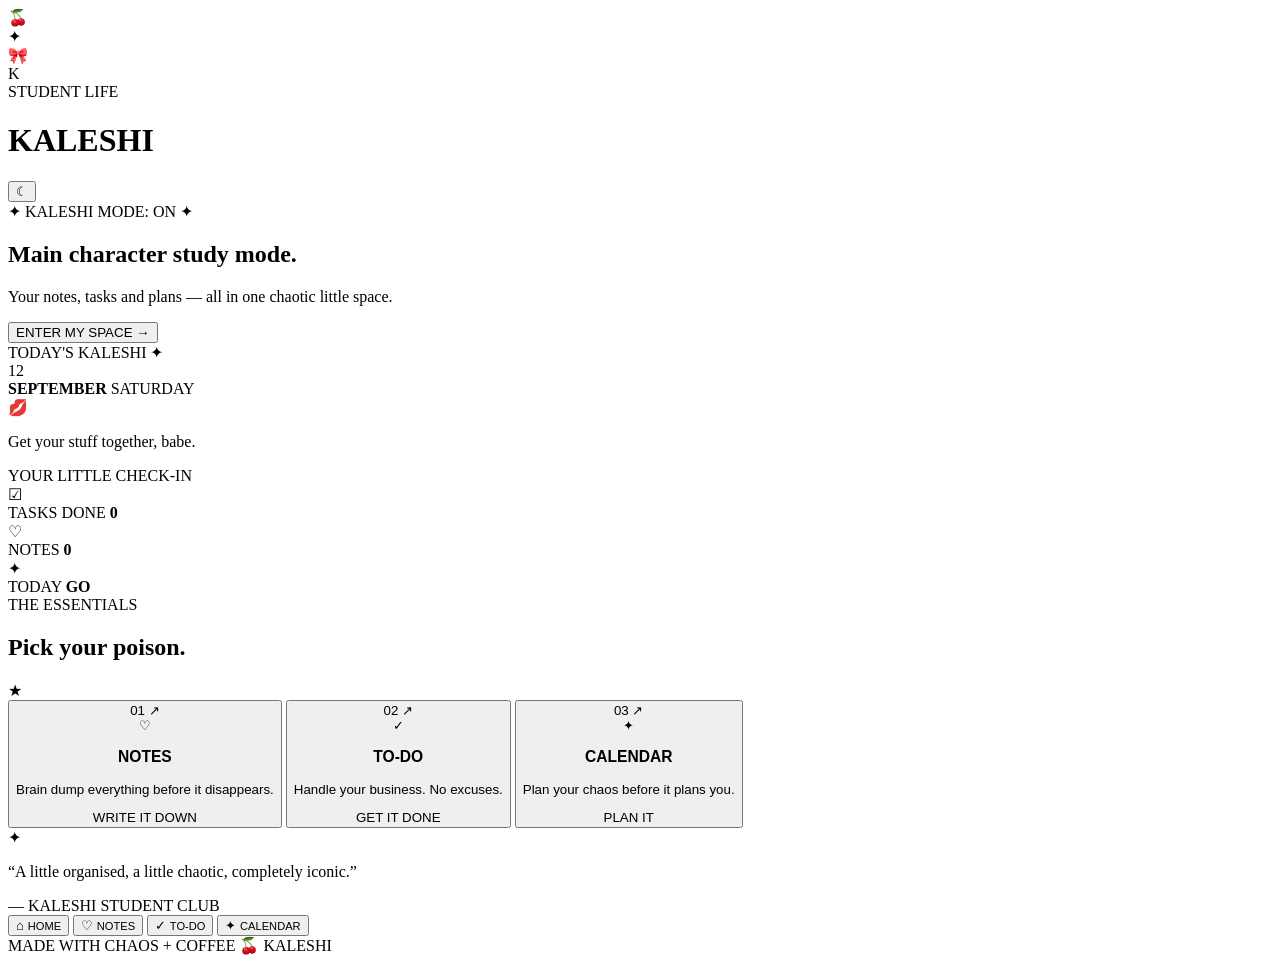
==== index.html @ f7fe7149 "Create index.html" ====
<!DOCTYPE html>
<html lang="en">
<head>
    <meta charset="UTF-8">

    <meta
        name="viewport"
        content="width=device-width, initial-scale=1.0"
    >

    <meta
        name="theme-color"
        content="#16070d"
    >

    <meta
        name="description"
        content="KALESHI — a bold student life dashboard"
    >

    <title>KALESHI — Student Dashboard</title>

    <link
        rel="stylesheet"
        href="style.css"
    >
</head>

<body>

    <!-- ============================= -->
    <!-- BACKGROUND DECORATIONS -->
    <!-- ============================= -->

    <div class="background-decor decor-one"></div>
    <div class="background-decor decor-two"></div>

    <div class="sticker sticker-cherry">🍒</div>
    <div class="sticker sticker-star">✦</div>
    <div class="sticker sticker-bow">🎀</div>


    <!-- ============================= -->
    <!-- MAIN APP -->
    <!-- ============================= -->

    <div class="app-shell">


        <!-- ============================= -->
        <!-- TOP BAR -->
        <!-- ============================= -->

        <header class="topbar">

            <div class="brand">

                <div class="brand-mark">
                    K
                </div>

                <div class="brand-text">

                    <span class="brand-small">
                        STUDENT LIFE
                    </span>

                    <h1>
                        KALESHI
                    </h1>

                </div>

            </div>


            <button
                class="theme-button"
                id="themeButton"
                type="button"
                aria-label="Toggle dark mode"
            >
                ☾
            </button>

        </header>



        <!-- ============================= -->
        <!-- HERO -->
        <!-- ============================= -->

        <main>

            <section class="hero-section">

                <div class="hero-copy">

                    <div class="mini-label">
                        ✦ KALESHI MODE: ON ✦
                    </div>

                    <h2>
                        Main character
                        <span>study mode.</span>
                    </h2>

                    <p>
                        Your notes, tasks and plans —
                        all in one chaotic little space.
                    </p>

                    <button
                        class="hero-button"
                        type="button"
                        onclick="scrollToTools()"
                    >
                        ENTER MY SPACE
                        <span>→</span>
                    </button>

                </div>


                <!-- HERO CARD -->

                <div class="hero-card">

                    <div class="hero-card-top">

                        <span>
                            TODAY'S KALESHI
                        </span>

                        <span class="sparkle">
                            ✦
                        </span>

                    </div>


                    <div class="hero-date">

                        <div
                            class="date-number"
                            id="heroDay"
                        >
                            12
                        </div>

                        <div class="date-info">

                            <strong id="heroMonth">
                                SEPTEMBER
                            </strong>

                            <span id="heroWeekday">
                                SATURDAY
                            </span>

                        </div>

                    </div>


                    <div class="hero-divider"></div>


                    <div class="hero-message">

                        <span class="lip-sticker">
                            💋
                        </span>

                        <p>
                            Get your stuff together,
                            babe.
                        </p>

                    </div>

                </div>

            </section>



            <!-- ============================= -->
            <!-- QUICK STATS -->
            <!-- ============================= -->

            <section class="stats-section">

                <div class="section-label">
                    YOUR LITTLE CHECK-IN
                </div>


                <div class="stats-grid">


                    <div class="stat-card">

                        <div class="stat-icon">
                            ☑
                        </div>

                        <div class="stat-info">

                            <span>
                                TASKS DONE
                            </span>

                            <strong id="taskCount">
                                0
                            </strong>

                        </div>

                    </div>


                    <div class="stat-card">

                        <div class="stat-icon">
                            ♡
                        </div>

                        <div class="stat-info">

                            <span>
                                NOTES
                            </span>

                            <strong id="noteCount">
                                0
                            </strong>

                        </div>

                    </div>


                    <div class="stat-card">

                        <div class="stat-icon">
                            ✦
                        </div>

                        <div class="stat-info">

                            <span>
                                TODAY
                            </span>

                            <strong>
                                GO
                            </strong>

                        </div>

                    </div>

                </div>

            </section>



            <!-- ============================= -->
            <!-- TOOLS -->
            <!-- ============================= -->

            <section
                class="tools-section"
                id="tools"
            >

                <div class="tools-heading">

                    <div>

                        <div class="section-label">
                            THE ESSENTIALS
                        </div>

                        <h2>
                            Pick your poison.
                        </h2>

                    </div>

                    <div class="chrome-star">
                        ★
                    </div>

                </div>



                <div class="tools-grid">


                    <!-- NOTES -->

                    <button
                        class="tool-card notes-card"
                        type="button"
                        onclick="openTool('notes')"
                    >

                        <div class="tool-card-header">

                            <span class="tool-number">
                                01
                            </span>

                            <span class="tool-arrow">
                                ↗
                            </span>

                        </div>


                        <div class="tool-icon-large">
                            ♡
                        </div>


                        <h3>
                            NOTES
                        </h3>

                        <p>
                            Brain dump everything
                            before it disappears.
                        </p>


                        <div class="tool-sticker">
                            WRITE IT DOWN
                        </div>

                    </button>



                    <!-- TODO -->

                    <button
                        class="tool-card todo-card"
                        type="button"
                        onclick="openTool('todo')"
                    >

                        <div class="tool-card-header">

                            <span class="tool-number">
                                02
                            </span>

                            <span class="tool-arrow">
                                ↗
                            </span>

                        </div>


                        <div class="tool-icon-large">
                            ✓
                        </div>


                        <h3>
                            TO-DO
                        </h3>

                        <p>
                            Handle your business.
                            No excuses.
                        </p>


                        <div class="tool-sticker">
                            GET IT DONE
                        </div>

                    </button>



                    <!-- CALENDAR -->

                    <button
                        class="tool-card calendar-card"
                        type="button"
                        onclick="openTool('calendar')"
                    >

                        <div class="tool-card-header">

                            <span class="tool-number">
                                03
                            </span>

                            <span class="tool-arrow">
                                ↗
                            </span>

                        </div>


                        <div class="tool-icon-large">
                            ✦
                        </div>


                        <h3>
                            CALENDAR
                        </h3>

                        <p>
                            Plan your chaos
                            before it plans you.
                        </p>


                        <div class="tool-sticker">
                            PLAN IT
                        </div>

                    </button>

                </div>

            </section>



            <!-- ============================= -->
            <!-- KALESHI QUOTE -->
            <!-- ============================= -->

            <section class="quote-section">

                <div class="quote-card">

                    <span class="quote-star">
                        ✦
                    </span>

                    <p>
                        “A little organised,
                        a little chaotic,
                        completely iconic.”
                    </p>

                    <span class="quote-label">
                        — KALESHI STUDENT CLUB
                    </span>

                </div>

            </section>

        </main>



        <!-- ============================= -->
        <!-- BOTTOM NAV -->
        <!-- ============================= -->

        <nav class="bottom-nav">

            <button
                class="nav-item active"
                type="button"
                onclick="goHome()"
            >

                <span>
                    ⌂
                </span>

                <small>
                    HOME
                </small>

            </button>


            <button
                class="nav-item"
                type="button"
                onclick="openTool('notes')"
            >

                <span>
                    ♡
                </span>

                <small>
                    NOTES
                </small>

            </button>


            <button
                class="nav-item"
                type="button"
                onclick="openTool('todo')"
            >

                <span>
                    ✓
                </span>

                <small>
                    TO-DO
                </small>

            </button>


            <button
                class="nav-item"
                type="button"
                onclick="openTool('calendar')"
            >

                <span>
                    ✦
                </span>

                <small>
                    CALENDAR
                </small>

            </button>

        </nav>



        <!-- ============================= -->
        <!-- FOOTER -->
        <!-- ============================= -->

        <footer>

            <span>
                MADE WITH CHAOS + COFFEE
            </span>

            <span>
                🍒 KALESHI
            </span>

        </footer>

    </div>



    <!-- ============================= -->
    <!-- JAVASCRIPT -->
    <!-- ============================= -->

    <script src="script.js"></script>

</body>
</html>
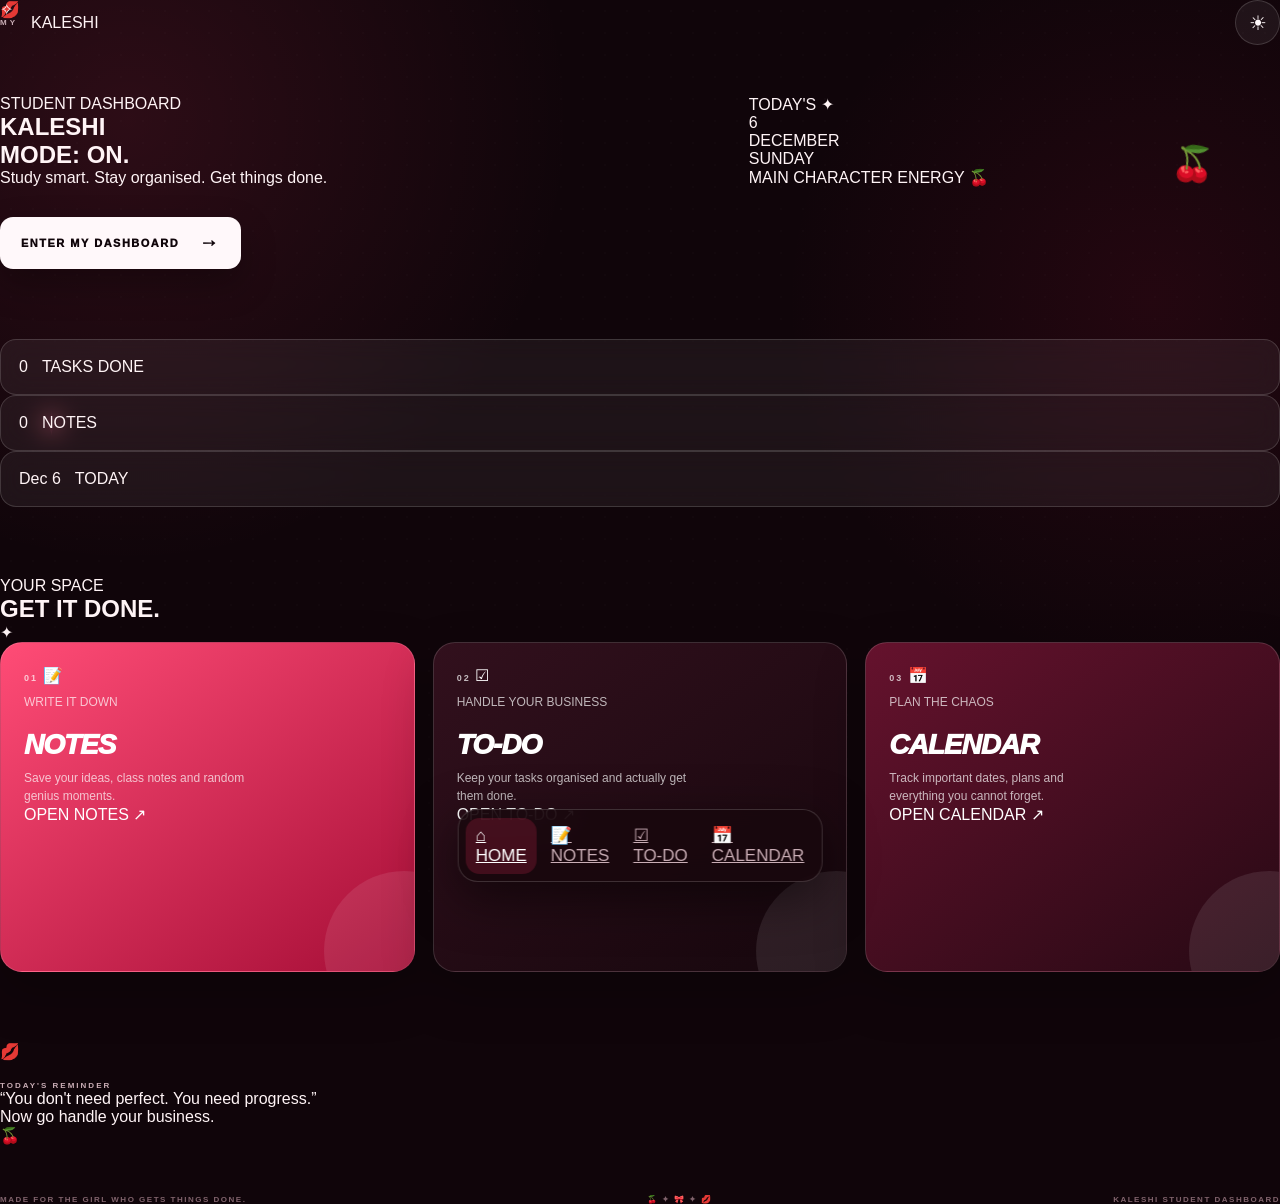
==== commit 551980cb: "Update index.html" ====
--- a/index.html
+++ b/index.html
@@ -1,5 +1,6 @@
 <!DOCTYPE html>
 <html lang="en">
+
 <head>
     <meta charset="UTF-8">
 
@@ -10,566 +11,645 @@
 
     <meta
         name="theme-color"
-        content="#16070d"
+        content="#10050a"
     >
 
     <meta
         name="description"
-        content="KALESHI — a bold student life dashboard"
+        content="KALESHI Student Dashboard — notes, tasks and calendar"
     >
 
     <title>KALESHI — Student Dashboard</title>
 
+    <!-- Main stylesheet -->
     <link
         rel="stylesheet"
         href="style.css"
     >
+
+    <!-- PWA Manifest -->
+    <link
+        rel="manifest"
+        href="manifest.json"
+    >
+
+    <!-- App icon -->
+    <link
+        rel="icon"
+        type="image/png"
+        href="icon.png"
+    >
 </head>
 
+
 <body>
 
-    <!-- ============================= -->
-    <!-- BACKGROUND DECORATIONS -->
-    <!-- ============================= -->
-
-    <div class="background-decor decor-one"></div>
-    <div class="background-decor decor-two"></div>
-
-    <div class="sticker sticker-cherry">🍒</div>
-    <div class="sticker sticker-star">✦</div>
-    <div class="sticker sticker-bow">🎀</div>
-
-
-    <!-- ============================= -->
-    <!-- MAIN APP -->
-    <!-- ============================= -->
-
-    <div class="app-shell">
-
-
-        <!-- ============================= -->
-        <!-- TOP BAR -->
-        <!-- ============================= -->
-
-        <header class="topbar">
-
-            <div class="brand">
-
-                <div class="brand-mark">
-                    K
+
+    <!-- =========================================
+         BACKGROUND DECORATIONS
+         ========================================= -->
+
+    <div class="bg-decoration bg-circle circle-one"></div>
+
+    <div class="bg-decoration bg-circle circle-two"></div>
+
+    <div class="sticker sticker-cherry">
+        🍒
+    </div>
+
+    <div class="sticker sticker-lips">
+        💋
+    </div>
+
+    <div class="sticker sticker-bow">
+        🎀
+    </div>
+
+    <div class="sticker sticker-star">
+        ✦
+    </div>
+
+    <div class="sticker sticker-star-two">
+        ✧
+    </div>
+
+
+    <!-- =========================================
+         TOP BAR
+         ========================================= -->
+
+    <header class="topbar">
+
+        <div class="brand">
+
+            <span class="brand-small">
+                MY
+            </span>
+
+            <span class="brand-main">
+                KALESHI
+            </span>
+
+        </div>
+
+
+        <button
+            id="themeButton"
+            class="theme-button"
+            onclick="toggleTheme()"
+            type="button"
+            aria-label="Switch to light mode"
+        >
+            ☀
+        </button>
+
+    </header>
+
+
+
+    <!-- =========================================
+         MAIN CONTENT
+         ========================================= -->
+
+    <main>
+
+
+        <!-- =====================================
+             HERO SECTION
+             ===================================== -->
+
+        <section class="hero-section">
+
+            <div class="hero-text">
+
+                <p class="eyebrow">
+                    STUDENT DASHBOARD
+                </p>
+
+                <h1>
+                    KALESHI
+                    <br>
+                    MODE:
+                    <span>ON.</span>
+                </h1>
+
+                <p class="hero-description">
+                    Study smart. Stay organised.
+                    Get things done.
+                </p>
+
+
+                <button
+                    class="hero-button"
+                    type="button"
+                    onclick="scrollToTools()"
+                >
+                    ENTER MY DASHBOARD
+                    <span>→</span>
+                </button>
+
+            </div>
+
+
+
+            <!-- =================================
+                 TODAY CARD
+                 ================================= -->
+
+            <div class="today-card">
+
+                <div class="today-card-top">
+
+                    <span class="today-label">
+                        TODAY'S
+                    </span>
+
+                    <span class="today-star">
+                        ✦
+                    </span>
+
                 </div>
 
-                <div class="brand-text">
-
-                    <span class="brand-small">
-                        STUDENT LIFE
+
+                <div class="today-content">
+
+                    <div
+                        class="today-day"
+                        id="heroDay"
+                    >
+                        --
+                    </div>
+
+
+                    <div class="today-info">
+
+                        <div
+                            class="today-month"
+                            id="heroMonth"
+                        >
+                            MONTH
+                        </div>
+
+                        <div
+                            class="today-weekday"
+                            id="heroWeekday"
+                        >
+                            DAY
+                        </div>
+
+                    </div>
+
+                </div>
+
+
+                <div class="today-bottom">
+
+                    <span>
+                        MAIN CHARACTER ENERGY
                     </span>
 
-                    <h1>
-                        KALESHI
-                    </h1>
+                    <span>
+                        🍒
+                    </span>
 
                 </div>
 
             </div>
 
-
-            <button
-                class="theme-button"
-                id="themeButton"
-                type="button"
-                aria-label="Toggle dark mode"
-            >
-                ☾
-            </button>
-
-        </header>
-
-
-
-        <!-- ============================= -->
-        <!-- HERO -->
-        <!-- ============================= -->
-
-        <main>
-
-            <section class="hero-section">
-
-                <div class="hero-copy">
-
-                    <div class="mini-label">
-                        ✦ KALESHI MODE: ON ✦
-                    </div>
+        </section>
+
+
+
+        <!-- =====================================
+             STATS
+             ===================================== -->
+
+        <section class="stats-section">
+
+
+            <div class="stat-card">
+
+                <span class="stat-number">
+                    <span id="taskCount">
+                        0
+                    </span>
+                </span>
+
+                <span class="stat-label">
+                    TASKS DONE
+                </span>
+
+            </div>
+
+
+
+            <div class="stat-card">
+
+                <span class="stat-number">
+                    <span id="noteCount">
+                        0
+                    </span>
+                </span>
+
+                <span class="stat-label">
+                    NOTES
+                </span>
+
+            </div>
+
+
+
+            <div class="stat-card">
+
+                <span
+                    class="stat-number stat-date"
+                    id="todayStat"
+                >
+                    --
+                </span>
+
+                <span class="stat-label">
+                    TODAY
+                </span>
+
+            </div>
+
+        </section>
+
+
+
+        <!-- =====================================
+             TOOLS SECTION
+             ===================================== -->
+
+        <section
+            class="tools-section"
+            id="tools"
+        >
+
+
+            <div class="section-heading">
+
+                <div>
+
+                    <p class="section-kicker">
+                        YOUR SPACE
+                    </p>
 
                     <h2>
-                        Main character
-                        <span>study mode.</span>
+                        GET
+                        <span>IT</span>
+                        DONE.
                     </h2>
 
-                    <p>
-                        Your notes, tasks and plans —
-                        all in one chaotic little space.
-                    </p>
-
-                    <button
-                        class="hero-button"
-                        type="button"
-                        onclick="scrollToTools()"
-                    >
-                        ENTER MY SPACE
-                        <span>→</span>
-                    </button>
-
                 </div>
 
-
-                <!-- HERO CARD -->
-
-                <div class="hero-card">
-
-                    <div class="hero-card-top">
-
-                        <span>
-                            TODAY'S KALESHI
-                        </span>
-
-                        <span class="sparkle">
-                            ✦
-                        </span>
-
-                    </div>
-
-
-                    <div class="hero-date">
-
-                        <div
-                            class="date-number"
-                            id="heroDay"
-                        >
-                            12
-                        </div>
-
-                        <div class="date-info">
-
-                            <strong id="heroMonth">
-                                SEPTEMBER
-                            </strong>
-
-                            <span id="heroWeekday">
-                                SATURDAY
-                            </span>
-
-                        </div>
-
-                    </div>
-
-
-                    <div class="hero-divider"></div>
-
-
-                    <div class="hero-message">
-
-                        <span class="lip-sticker">
-                            💋
-                        </span>
-
-                        <p>
-                            Get your stuff together,
-                            babe.
+                <div class="heading-sticker">
+                    ✦
+                </div>
+
+            </div>
+
+
+
+            <!-- =================================
+                 TOOL GRID
+                 ================================= -->
+
+            <div class="tools-grid">
+
+
+                <!-- =================================
+                     NOTES
+                     ================================= -->
+
+                <article
+                    class="tool-card notes-card"
+                    onclick="openTool('notes')"
+                    role="button"
+                    tabindex="0"
+                    onkeydown="if(event.key === 'Enter') openTool('notes')"
+                >
+
+                    <div class="tool-card-top">
+
+                        <span class="tool-number">
+                            01
+                        </span>
+
+                        <span class="tool-icon">
+                            📝
+                        </span>
+
+                    </div>
+
+
+                    <div class="tool-card-content">
+
+                        <p class="tool-mini">
+                            WRITE IT DOWN
                         </p>
-
-                    </div>
-
-                </div>
-
-            </section>
-
-
-
-            <!-- ============================= -->
-            <!-- QUICK STATS -->
-            <!-- ============================= -->
-
-            <section class="stats-section">
-
-                <div class="section-label">
-                    YOUR LITTLE CHECK-IN
-                </div>
-
-
-                <div class="stats-grid">
-
-
-                    <div class="stat-card">
-
-                        <div class="stat-icon">
-                            ☑
-                        </div>
-
-                        <div class="stat-info">
-
-                            <span>
-                                TASKS DONE
-                            </span>
-
-                            <strong id="taskCount">
-                                0
-                            </strong>
-
-                        </div>
-
-                    </div>
-
-
-                    <div class="stat-card">
-
-                        <div class="stat-icon">
-                            ♡
-                        </div>
-
-                        <div class="stat-info">
-
-                            <span>
-                                NOTES
-                            </span>
-
-                            <strong id="noteCount">
-                                0
-                            </strong>
-
-                        </div>
-
-                    </div>
-
-
-                    <div class="stat-card">
-
-                        <div class="stat-icon">
-                            ✦
-                        </div>
-
-                        <div class="stat-info">
-
-                            <span>
-                                TODAY
-                            </span>
-
-                            <strong>
-                                GO
-                            </strong>
-
-                        </div>
-
-                    </div>
-
-                </div>
-
-            </section>
-
-
-
-            <!-- ============================= -->
-            <!-- TOOLS -->
-            <!-- ============================= -->
-
-            <section
-                class="tools-section"
-                id="tools"
-            >
-
-                <div class="tools-heading">
-
-                    <div>
-
-                        <div class="section-label">
-                            THE ESSENTIALS
-                        </div>
-
-                        <h2>
-                            Pick your poison.
-                        </h2>
-
-                    </div>
-
-                    <div class="chrome-star">
-                        ★
-                    </div>
-
-                </div>
-
-
-
-                <div class="tools-grid">
-
-
-                    <!-- NOTES -->
-
-                    <button
-                        class="tool-card notes-card"
-                        type="button"
-                        onclick="openTool('notes')"
-                    >
-
-                        <div class="tool-card-header">
-
-                            <span class="tool-number">
-                                01
-                            </span>
-
-                            <span class="tool-arrow">
-                                ↗
-                            </span>
-
-                        </div>
-
-
-                        <div class="tool-icon-large">
-                            ♡
-                        </div>
-
 
                         <h3>
                             NOTES
                         </h3>
 
                         <p>
-                            Brain dump everything
-                            before it disappears.
+                            Save your ideas,
+                            class notes and
+                            random genius moments.
                         </p>
 
-
-                        <div class="tool-sticker">
-                            WRITE IT DOWN
-                        </div>
-
-                    </button>
-
-
-
-                    <!-- TODO -->
-
-                    <button
-                        class="tool-card todo-card"
-                        type="button"
-                        onclick="openTool('todo')"
-                    >
-
-                        <div class="tool-card-header">
-
-                            <span class="tool-number">
-                                02
-                            </span>
-
-                            <span class="tool-arrow">
-                                ↗
-                            </span>
-
-                        </div>
-
-
-                        <div class="tool-icon-large">
-                            ✓
-                        </div>
-
+                    </div>
+
+
+                    <div class="tool-card-bottom">
+
+                        <span>
+                            OPEN NOTES
+                        </span>
+
+                        <span class="arrow">
+                            ↗
+                        </span>
+
+                    </div>
+
+                </article>
+
+
+
+                <!-- =================================
+                     TO-DO
+                     ================================= -->
+
+                <article
+                    class="tool-card todo-card"
+                    onclick="openTool('todo')"
+                    role="button"
+                    tabindex="0"
+                    onkeydown="if(event.key === 'Enter') openTool('todo')"
+                >
+
+                    <div class="tool-card-top">
+
+                        <span class="tool-number">
+                            02
+                        </span>
+
+                        <span class="tool-icon">
+                            ☑
+                        </span>
+
+                    </div>
+
+
+                    <div class="tool-card-content">
+
+                        <p class="tool-mini">
+                            HANDLE YOUR BUSINESS
+                        </p>
 
                         <h3>
                             TO-DO
                         </h3>
 
                         <p>
-                            Handle your business.
-                            No excuses.
+                            Keep your tasks
+                            organised and
+                            actually get them done.
                         </p>
 
-
-                        <div class="tool-sticker">
-                            GET IT DONE
-                        </div>
-
-                    </button>
-
-
-
-                    <!-- CALENDAR -->
-
-                    <button
-                        class="tool-card calendar-card"
-                        type="button"
-                        onclick="openTool('calendar')"
-                    >
-
-                        <div class="tool-card-header">
-
-                            <span class="tool-number">
-                                03
-                            </span>
-
-                            <span class="tool-arrow">
-                                ↗
-                            </span>
-
-                        </div>
-
-
-                        <div class="tool-icon-large">
-                            ✦
-                        </div>
-
+                    </div>
+
+
+                    <div class="tool-card-bottom">
+
+                        <span>
+                            OPEN TO-DO
+                        </span>
+
+                        <span class="arrow">
+                            ↗
+                        </span>
+
+                    </div>
+
+                </article>
+
+
+
+                <!-- =================================
+                     CALENDAR
+                     ================================= -->
+
+                <article
+                    class="tool-card calendar-card"
+                    onclick="openTool('calendar')"
+                    role="button"
+                    tabindex="0"
+                    onkeydown="if(event.key === 'Enter') openTool('calendar')"
+                >
+
+                    <div class="tool-card-top">
+
+                        <span class="tool-number">
+                            03
+                        </span>
+
+                        <span class="tool-icon">
+                            📅
+                        </span>
+
+                    </div>
+
+
+                    <div class="tool-card-content">
+
+                        <p class="tool-mini">
+                            PLAN THE CHAOS
+                        </p>
 
                         <h3>
                             CALENDAR
                         </h3>
 
                         <p>
-                            Plan your chaos
-                            before it plans you.
+                            Track important dates,
+                            plans and everything
+                            you cannot forget.
                         </p>
 
-
-                        <div class="tool-sticker">
-                            PLAN IT
-                        </div>
-
-                    </button>
-
-                </div>
-
-            </section>
-
-
-
-            <!-- ============================= -->
-            <!-- KALESHI QUOTE -->
-            <!-- ============================= -->
-
-            <section class="quote-section">
-
-                <div class="quote-card">
-
-                    <span class="quote-star">
-                        ✦
-                    </span>
-
-                    <p>
-                        “A little organised,
-                        a little chaotic,
-                        completely iconic.”
-                    </p>
-
-                    <span class="quote-label">
-                        — KALESHI STUDENT CLUB
-                    </span>
-
-                </div>
-
-            </section>
-
-        </main>
-
-
-
-        <!-- ============================= -->
-        <!-- BOTTOM NAV -->
-        <!-- ============================= -->
-
-        <nav class="bottom-nav">
-
-            <button
-                class="nav-item active"
-                type="button"
-                onclick="goHome()"
-            >
-
-                <span>
-                    ⌂
-                </span>
-
-                <small>
-                    HOME
-                </small>
-
-            </button>
-
-
-            <button
-                class="nav-item"
-                type="button"
-                onclick="openTool('notes')"
-            >
-
-                <span>
-                    ♡
-                </span>
-
-                <small>
-                    NOTES
-                </small>
-
-            </button>
-
-
-            <button
-                class="nav-item"
-                type="button"
-                onclick="openTool('todo')"
-            >
-
-                <span>
-                    ✓
-                </span>
-
-                <small>
-                    TO-DO
-                </small>
-
-            </button>
-
-
-            <button
-                class="nav-item"
-                type="button"
-                onclick="openTool('calendar')"
-            >
-
-                <span>
-                    ✦
-                </span>
-
-                <small>
-                    CALENDAR
-                </small>
-
-            </button>
-
-        </nav>
-
-
-
-        <!-- ============================= -->
-        <!-- FOOTER -->
-        <!-- ============================= -->
-
-        <footer>
-
-            <span>
-                MADE WITH CHAOS + COFFEE
-            </span>
-
-            <span>
-                🍒 KALESHI
-            </span>
-
-        </footer>
-
-    </div>
-
-
-
-    <!-- ============================= -->
-    <!-- JAVASCRIPT -->
-    <!-- ============================= -->
+                    </div>
+
+
+                    <div class="tool-card-bottom">
+
+                        <span>
+                            OPEN CALENDAR
+                        </span>
+
+                        <span class="arrow">
+                            ↗
+                        </span>
+
+                    </div>
+
+                </article>
+
+
+            </div>
+
+        </section>
+
+
+
+        <!-- =====================================
+             QUOTE SECTION
+             ===================================== -->
+
+        <section class="quote-section">
+
+            <div class="quote-sticker">
+                💋
+            </div>
+
+
+            <div class="quote-content">
+
+                <p class="quote-label">
+                    TODAY'S REMINDER
+                </p>
+
+                <blockquote>
+                    “You don't need
+                    <span>perfect.</span>
+                    You need
+                    <span>progress.</span>”
+                </blockquote>
+
+                <p class="quote-small">
+                    Now go handle your business.
+                </p>
+
+            </div>
+
+
+            <div class="quote-cherry">
+                🍒
+            </div>
+
+        </section>
+
+
+
+    </main>
+
+
+
+    <!-- =========================================
+         BOTTOM NAVIGATION
+         ========================================= -->
+
+    <nav class="bottom-nav">
+
+        <a
+            href="index.html"
+            class="nav-item active"
+        >
+
+            <span class="nav-icon">
+                ⌂
+            </span>
+
+            <span class="nav-label">
+                HOME
+            </span>
+
+        </a>
+
+
+        <a
+            href="notes.html"
+            class="nav-item"
+        >
+
+            <span class="nav-icon">
+                📝
+            </span>
+
+            <span class="nav-label">
+                NOTES
+            </span>
+
+        </a>
+
+
+        <a
+            href="todo.html"
+            class="nav-item"
+        >
+
+            <span class="nav-icon">
+                ☑
+            </span>
+
+            <span class="nav-label">
+                TO-DO
+            </span>
+
+        </a>
+
+
+        <a
+            href="calendar.html"
+            class="nav-item"
+        >
+
+            <span class="nav-icon">
+                📅
+            </span>
+
+            <span class="nav-label">
+                CALENDAR
+            </span>
+
+        </a>
+
+    </nav>
+
+
+
+    <!-- =========================================
+         FOOTER
+         ========================================= -->
+
+    <footer class="footer">
+
+        <p>
+            MADE FOR THE GIRL WHO GETS
+            THINGS DONE.
+        </p>
+
+        <div class="footer-symbols">
+            🍒 ✦ 🎀 ✦ 💋
+        </div>
+
+        <p class="footer-brand">
+            KALESHI STUDENT DASHBOARD
+        </p>
+
+    </footer>
+
+
+
+    <!-- =========================================
+         JAVASCRIPT
+         ========================================= -->
 
     <script src="script.js"></script>
 
+
 </body>
+
 </html>
--- a/style.css
+++ b/style.css
@@ -0,0 +1,1476 @@
+/* =========================================================
+   KALESHI — STUDENT DASHBOARD
+   Cherry Cola • Y2K • Scrapbook • Baddie
+   ========================================================= */
+
+
+/* =========================================================
+   1. RESET
+   ========================================================= */
+
+* {
+    margin: 0;
+    padding: 0;
+    box-sizing: border-box;
+}
+
+html {
+    scroll-behavior: smooth;
+}
+
+body {
+    min-height: 100vh;
+    background:
+        radial-gradient(
+            circle at 10% 10%,
+            rgba(255, 68, 112, 0.12),
+            transparent 28%
+        ),
+        radial-gradient(
+            circle at 90% 25%,
+            rgba(180, 20, 60, 0.12),
+            transparent 25%
+        ),
+        #10050a;
+
+    color: #fff4f6;
+
+    font-family:
+        Arial,
+        Helvetica,
+        sans-serif;
+
+    overflow-x: hidden;
+}
+
+
+/* =========================================================
+   2. VARIABLES
+   ========================================================= */
+
+:root {
+
+    --cola-dark: #10050a;
+    --cola: #260912;
+    --cola-light: #4b0f20;
+
+    --cherry: #ff315d;
+    --cherry-dark: #c5143b;
+    --hot-pink: #ff6d91;
+
+    --pink-soft: #ffd2dc;
+    --cream: #fff3e8;
+
+    --chrome: #dfe1e7;
+    --silver: #9fa3ad;
+
+    --white: #fff8fa;
+    --muted: #c9adb5;
+
+    --border:
+        rgba(255, 255, 255, 0.15);
+
+    --glass:
+        rgba(255, 255, 255, 0.06);
+
+    --shadow:
+        0 25px 70px rgba(0, 0, 0, 0.4);
+
+    --radius-xl: 30px;
+    --radius-lg: 22px;
+    --radius-md: 16px;
+}
+
+
+/* =========================================================
+   3. BODY
+   ========================================================= */
+
+body::before {
+    content: "";
+    position: fixed;
+
+    inset: 0;
+
+    pointer-events: none;
+
+    background-image:
+        radial-gradient(
+            rgba(255,255,255,0.06) 1px,
+            transparent 1px
+        );
+
+    background-size: 22px 22px;
+
+    opacity: 0.25;
+
+    z-index: -2;
+}
+
+
+/* =========================================================
+   4. BACKGROUND DECOR
+   ========================================================= */
+
+.background-decor {
+    position: fixed;
+
+    border-radius: 50%;
+
+    filter: blur(70px);
+
+    pointer-events: none;
+
+    z-index: -1;
+}
+
+.decor-one {
+    width: 280px;
+    height: 280px;
+
+    background: rgba(255, 30, 80, 0.18);
+
+    top: 5%;
+    left: -120px;
+}
+
+.decor-two {
+    width: 320px;
+    height: 320px;
+
+    background: rgba(124, 5, 35, 0.25);
+
+    right: -140px;
+    bottom: 5%;
+}
+
+
+/* =========================================================
+   5. FLOATING STICKERS
+   ========================================================= */
+
+.sticker {
+    position: fixed;
+
+    pointer-events: none;
+
+    z-index: 0;
+
+    user-select: none;
+}
+
+.sticker-cherry {
+    top: 16%;
+    right: 5%;
+
+    font-size: 35px;
+
+    transform: rotate(12deg);
+
+    animation:
+        floatSticker 4s ease-in-out infinite;
+}
+
+.sticker-star {
+    top: 45%;
+    left: 3%;
+
+    font-size: 32px;
+
+    color: var(--hot-pink);
+
+    animation:
+        sparkle 2.5s ease-in-out infinite;
+}
+
+.sticker-bow {
+    bottom: 18%;
+    right: 4%;
+
+    font-size: 30px;
+
+    transform: rotate(-10deg);
+
+    animation:
+        floatSticker 5s ease-in-out infinite;
+}
+
+@keyframes floatSticker {
+
+    0%,
+    100% {
+        transform:
+            translateY(0)
+            rotate(8deg);
+    }
+
+    50% {
+        transform:
+            translateY(-10px)
+            rotate(-4deg);
+    }
+}
+
+@keyframes sparkle {
+
+    0%,
+    100% {
+        opacity: 0.4;
+        transform: scale(0.9);
+    }
+
+    50% {
+        opacity: 1;
+        transform: scale(1.2);
+    }
+}
+
+
+/* =========================================================
+   6. APP SHELL
+   ========================================================= */
+
+.app-shell {
+    width: min(1180px, 100%);
+
+    margin: auto;
+
+    padding:
+        25px
+        25px
+        100px;
+}
+
+
+/* =========================================================
+   7. TOP BAR
+   ========================================================= */
+
+.topbar {
+    display: flex;
+
+    align-items: center;
+
+    justify-content: space-between;
+
+    margin-bottom: 50px;
+}
+
+.brand {
+    display: flex;
+
+    align-items: center;
+
+    gap: 13px;
+}
+
+.brand-mark {
+    width: 48px;
+    height: 48px;
+
+    display: grid;
+    place-items: center;
+
+    border-radius: 15px;
+
+    background:
+        linear-gradient(
+            145deg,
+            #ff5378,
+            #bd103a
+        );
+
+    color: white;
+
+    font-size: 22px;
+
+    font-weight: 900;
+
+    font-style: italic;
+
+    box-shadow:
+        0 10px 25px
+        rgba(255, 49, 93, 0.3);
+
+    transform: rotate(-5deg);
+}
+
+.brand-text {
+    display: flex;
+
+    flex-direction: column;
+}
+
+.brand-small {
+    font-size: 8px;
+
+    letter-spacing: 3px;
+
+    color: var(--muted);
+
+    font-weight: 800;
+}
+
+.brand h1 {
+    font-size: 25px;
+
+    line-height: 1;
+
+    letter-spacing: 2px;
+
+    font-weight: 1000;
+
+    font-style: italic;
+}
+
+.theme-button {
+    width: 45px;
+    height: 45px;
+
+    border: 1px solid var(--border);
+
+    border-radius: 50%;
+
+    background:
+        rgba(255,255,255,0.06);
+
+    color: var(--white);
+
+    font-size: 20px;
+
+    cursor: pointer;
+
+    transition:
+        0.25s ease;
+}
+
+.theme-button:hover {
+    transform: rotate(15deg) scale(1.08);
+
+    background:
+        rgba(255,49,93,0.2);
+}
+
+
+/* =========================================================
+   8. HERO
+   ========================================================= */
+
+.hero-section {
+    display: grid;
+
+    grid-template-columns:
+        1.15fr
+        0.85fr;
+
+    gap: 30px;
+
+    align-items: stretch;
+
+    margin-bottom: 70px;
+}
+
+.hero-copy {
+    padding: 35px 10px;
+}
+
+.mini-label {
+    display: inline-block;
+
+    padding:
+        8px
+        13px;
+
+    margin-bottom: 22px;
+
+    border: 1px solid
+        rgba(255, 109, 145, 0.4);
+
+    border-radius: 50px;
+
+    background:
+        rgba(255, 49, 93, 0.1);
+
+    color:
+        var(--hot-pink);
+
+    font-size: 10px;
+
+    font-weight: 900;
+
+    letter-spacing: 2px;
+
+    transform: rotate(-2deg);
+}
+
+.hero-copy h2 {
+    max-width: 650px;
+
+    font-size:
+        clamp(
+            48px,
+            8vw,
+            92px
+        );
+
+    line-height: 0.88;
+
+    letter-spacing: -4px;
+
+    font-weight: 1000;
+
+    text-transform: uppercase;
+
+    font-style: italic;
+}
+
+.hero-copy h2 span {
+    display: block;
+
+    color:
+        var(--cherry);
+
+    text-shadow:
+        0 0 30px
+        rgba(255, 49, 93, 0.2);
+}
+
+.hero-copy p {
+    max-width: 470px;
+
+    margin-top: 25px;
+
+    color:
+        var(--muted);
+
+    font-size: 16px;
+
+    line-height: 1.6;
+}
+
+.hero-button {
+    display: inline-flex;
+
+    align-items: center;
+
+    gap: 20px;
+
+    margin-top: 30px;
+
+    padding:
+        15px
+        21px;
+
+    border: none;
+
+    border-radius: 13px;
+
+    background:
+        var(--white);
+
+    color:
+        var(--cola-dark);
+
+    font-size: 11px;
+
+    font-weight: 1000;
+
+    letter-spacing: 1.5px;
+
+    cursor: pointer;
+
+    box-shadow:
+        0 15px 35px
+        rgba(0,0,0,0.3);
+
+    transition:
+        0.25s ease;
+}
+
+.hero-button span {
+    font-size: 19px;
+}
+
+.hero-button:hover {
+    transform:
+        translateY(-4px)
+        rotate(-1deg);
+
+    box-shadow:
+        0 20px 40px
+        rgba(255,49,93,0.18);
+}
+
+
+/* =========================================================
+   9. HERO CARD
+   ========================================================= */
+
+.hero-card {
+    min-height: 360px;
+
+    padding: 25px;
+
+    position: relative;
+
+    overflow: hidden;
+
+    border:
+        1px solid
+        rgba(255,255,255,0.15);
+
+    border-radius:
+        var(--radius-xl);
+
+    background:
+        linear-gradient(
+            145deg,
+            #5b1026,
+            #250a13
+        );
+
+    box-shadow:
+        var(--shadow);
+
+    transform:
+        rotate(2deg);
+}
+
+.hero-card::before {
+    content: "";
+
+    position: absolute;
+
+    width: 230px;
+    height: 230px;
+
+    border-radius: 50%;
+
+    right: -80px;
+    top: -80px;
+
+    background:
+        rgba(255, 80, 115, 0.2);
+
+    filter: blur(5px);
+}
+
+.hero-card::after {
+    content: "🍒";
+
+    position: absolute;
+
+    right: 25px;
+    bottom: 18px;
+
+    font-size: 70px;
+
+    opacity: 0.8;
+
+    transform: rotate(-8deg);
+}
+
+.hero-card-top {
+    display: flex;
+
+    justify-content: space-between;
+
+    align-items: center;
+
+    color: var(--pink-soft);
+
+    font-size: 9px;
+
+    font-weight: 900;
+
+    letter-spacing: 2px;
+}
+
+.sparkle {
+    font-size: 24px;
+}
+
+.hero-date {
+    display: flex;
+
+    align-items: center;
+
+    gap: 18px;
+
+    margin-top: 60px;
+}
+
+.date-number {
+    font-size: 90px;
+
+    line-height: 0.8;
+
+    font-weight: 1000;
+
+    letter-spacing: -5px;
+
+    color: white;
+}
+
+.date-info {
+    display: flex;
+
+    flex-direction: column;
+
+    gap: 6px;
+}
+
+.date-info strong {
+    font-size: 14px;
+
+    letter-spacing: 2px;
+}
+
+.date-info span {
+    color: var(--pink-soft);
+
+    font-size: 10px;
+
+    letter-spacing: 2px;
+}
+
+.hero-divider {
+    height: 1px;
+
+    margin:
+        45px
+        0
+        20px;
+
+    background:
+        rgba(255,255,255,0.16);
+}
+
+.hero-message {
+    display: flex;
+
+    align-items: center;
+
+    gap: 12px;
+}
+
+.lip-sticker {
+    font-size: 30px;
+
+    transform: rotate(-8deg);
+}
+
+.hero-message p {
+    color: var(--cream);
+
+    font-size: 13px;
+
+    font-weight: 800;
+}
+
+
+/* =========================================================
+   10. SECTION LABELS
+   ========================================================= */
+
+.section-label {
+    margin-bottom: 10px;
+
+    color:
+        var(--hot-pink);
+
+    font-size: 9px;
+
+    font-weight: 900;
+
+    letter-spacing: 3px;
+}
+
+
+/* =========================================================
+   11. STATS
+   ========================================================= */
+
+.stats-section {
+    margin-bottom: 70px;
+}
+
+.stats-grid {
+    display: grid;
+
+    grid-template-columns:
+        repeat(3, 1fr);
+
+    gap: 14px;
+}
+
+.stat-card {
+    display: flex;
+
+    align-items: center;
+
+    gap: 14px;
+
+    padding: 18px;
+
+    border:
+        1px solid
+        var(--border);
+
+    border-radius:
+        var(--radius-md);
+
+    background:
+        var(--glass);
+
+    backdrop-filter:
+        blur(12px);
+}
+
+.stat-icon {
+    width: 40px;
+    height: 40px;
+
+    display: grid;
+    place-items: center;
+
+    border-radius: 12px;
+
+    background:
+        rgba(255,49,93,0.14);
+
+    color:
+        var(--hot-pink);
+
+    font-size: 18px;
+}
+
+.stat-info {
+    display: flex;
+
+    flex-direction: column;
+
+    gap: 3px;
+}
+
+.stat-info span {
+    color: var(--muted);
+
+    font-size: 8px;
+
+    font-weight: 900;
+
+    letter-spacing: 1.5px;
+}
+
+.stat-info strong {
+    font-size: 19px;
+
+    font-weight: 1000;
+}
+
+
+/* =========================================================
+   12. TOOLS HEADING
+   ========================================================= */
+
+.tools-section {
+    margin-bottom: 70px;
+}
+
+.tools-heading {
+    display: flex;
+
+    align-items: end;
+
+    justify-content: space-between;
+
+    margin-bottom: 25px;
+}
+
+.tools-heading h2 {
+    font-size: 38px;
+
+    letter-spacing: -2px;
+
+    font-weight: 1000;
+
+    font-style: italic;
+}
+
+.chrome-star {
+    width: 48px;
+    height: 48px;
+
+    display: grid;
+    place-items: center;
+
+    border-radius: 50%;
+
+    color: #2b2023;
+
+    background:
+        linear-gradient(
+            145deg,
+            #ffffff,
+            #777b84,
+            #ffffff
+        );
+
+    font-size: 21px;
+
+    transform: rotate(12deg);
+
+    box-shadow:
+        0 10px 30px
+        rgba(255,255,255,0.1);
+}
+
+
+/* =========================================================
+   13. TOOLS GRID
+   ========================================================= */
+
+.tools-grid {
+    display: grid;
+
+    grid-template-columns:
+        repeat(3, 1fr);
+
+    gap: 18px;
+}
+
+.tool-card {
+    min-height: 330px;
+
+    position: relative;
+
+    overflow: hidden;
+
+    padding: 23px;
+
+    border:
+        1px solid
+        var(--border);
+
+    border-radius:
+        var(--radius-lg);
+
+    color: white;
+
+    text-align: left;
+
+    cursor: pointer;
+
+    transition:
+        transform 0.3s ease,
+        box-shadow 0.3s ease;
+
+    box-shadow:
+        0 20px 50px
+        rgba(0,0,0,0.25);
+}
+
+.tool-card::before {
+    content: "";
+
+    position: absolute;
+
+    width: 160px;
+    height: 160px;
+
+    border-radius: 50%;
+
+    right: -70px;
+    bottom: -60px;
+
+    background:
+        rgba(255,255,255,0.09);
+}
+
+.tool-card:hover {
+    transform:
+        translateY(-9px)
+        rotate(-1deg);
+
+    box-shadow:
+        0 30px 60px
+        rgba(0,0,0,0.4);
+}
+
+.notes-card {
+    background:
+        linear-gradient(
+            145deg,
+            #ff4c76,
+            #a60e37
+        );
+}
+
+.todo-card {
+    background:
+        linear-gradient(
+            145deg,
+            #32101d,
+            #16070d
+        );
+}
+
+.calendar-card {
+    background:
+        linear-gradient(
+            145deg,
+            #65122d,
+            #270914
+        );
+}
+
+.tool-card-header {
+    display: flex;
+
+    justify-content: space-between;
+
+    align-items: center;
+}
+
+.tool-number {
+    font-size: 9px;
+
+    font-weight: 900;
+
+    letter-spacing: 2px;
+
+    opacity: 0.7;
+}
+
+.tool-arrow {
+    width: 34px;
+    height: 34px;
+
+    display: grid;
+    place-items: center;
+
+    border-radius: 50%;
+
+    background:
+        rgba(255,255,255,0.12);
+
+    font-size: 18px;
+}
+
+.tool-icon-large {
+    margin-top: 45px;
+
+    font-size: 38px;
+
+    font-weight: 1000;
+}
+
+.tool-card h3 {
+    margin-top: 18px;
+
+    font-size: 28px;
+
+    letter-spacing: -1px;
+
+    font-weight: 1000;
+
+    font-style: italic;
+}
+
+.tool-card p {
+    max-width: 230px;
+
+    margin-top: 8px;
+
+    color:
+        rgba(255,255,255,0.7);
+
+    font-size: 12px;
+
+    line-height: 1.5;
+}
+
+.tool-sticker {
+    position: absolute;
+
+    left: 23px;
+    bottom: 21px;
+
+    padding:
+        7px
+        10px;
+
+    border-radius: 4px;
+
+    background:
+        var(--cream);
+
+    color:
+        #461020;
+
+    font-size: 8px;
+
+    font-weight: 1000;
+
+    letter-spacing: 1px;
+
+    transform:
+        rotate(-3deg);
+}
+
+
+/* =========================================================
+   14. QUOTE
+   ========================================================= */
+
+.quote-section {
+    margin-bottom: 40px;
+}
+
+.quote-card {
+    position: relative;
+
+    padding:
+        45px
+        30px;
+
+    overflow: hidden;
+
+    border:
+        1px dashed
+        rgba(255,109,145,0.45);
+
+    border-radius:
+        var(--radius-lg);
+
+    background:
+        rgba(255,49,93,0.05);
+
+    text-align: center;
+}
+
+.quote-star {
+    display: block;
+
+    margin-bottom: 15px;
+
+    color:
+        var(--hot-pink);
+
+    font-size: 25px;
+}
+
+.quote-card p {
+    max-width: 650px;
+
+    margin: auto;
+
+    font-family:
+        Georgia,
+        serif;
+
+    font-size:
+        clamp(22px, 4vw, 36px);
+
+    line-height: 1.25;
+
+    font-style: italic;
+}
+
+.quote-label {
+    display: block;
+
+    margin-top: 20px;
+
+    color: var(--muted);
+
+    font-size: 8px;
+
+    font-weight: 900;
+
+    letter-spacing: 2px;
+}
+
+
+/* =========================================================
+   15. BOTTOM NAV
+   ========================================================= */
+
+.bottom-nav {
+    position: fixed;
+
+    left: 50%;
+
+    bottom: 18px;
+
+    z-index: 100;
+
+    display: flex;
+
+    align-items: center;
+
+    gap: 4px;
+
+    padding: 7px;
+
+    border:
+        1px solid
+        rgba(255,255,255,0.16);
+
+    border-radius: 20px;
+
+    background:
+        rgba(25, 7, 13, 0.88);
+
+    backdrop-filter:
+        blur(20px);
+
+    box-shadow:
+        0 15px 50px
+        rgba(0,0,0,0.5);
+
+    transform:
+        translateX(-50%);
+}
+
+.nav-item {
+    min-width: 70px;
+
+    padding:
+        8px
+        10px;
+
+    border: none;
+
+    border-radius: 14px;
+
+    background: transparent;
+
+    color:
+        var(--muted);
+
+    cursor: pointer;
+
+    transition:
+        0.2s ease;
+}
+
+.nav-item span {
+    display: block;
+
+    font-size: 17px;
+}
+
+.nav-item small {
+    display: block;
+
+    margin-top: 3px;
+
+    font-size: 7px;
+
+    font-weight: 900;
+
+    letter-spacing: 1px;
+}
+
+.nav-item:hover,
+.nav-item.active {
+    color: white;
+
+    background:
+        rgba(255,49,93,0.18);
+}
+
+
+/* =========================================================
+   16. FOOTER
+   ========================================================= */
+
+footer {
+    display: flex;
+
+    justify-content: space-between;
+
+    padding-top: 10px;
+
+    color:
+        #80636c;
+
+    font-size: 8px;
+
+    font-weight: 900;
+
+    letter-spacing: 1.5px;
+}
+
+
+/* =========================================================
+   17. LIGHT MODE
+   ========================================================= */
+
+body.light-mode {
+    background:
+        radial-gradient(
+            circle at 10% 10%,
+            rgba(255, 80, 120, 0.12),
+            transparent 30%
+        ),
+        #fff5f7;
+
+    color: #270914;
+}
+
+body.light-mode .hero-card {
+    box-shadow:
+        0 25px 60px
+        rgba(130, 30, 60, 0.15);
+}
+
+body.light-mode .theme-button {
+    color: #270914;
+
+    background:
+        rgba(255,255,255,0.8);
+}
+
+body.light-mode .stat-card {
+    background:
+        rgba(255,255,255,0.65);
+
+    border-color:
+        rgba(100,20,40,0.1);
+}
+
+body.light-mode .quote-card {
+    background:
+        rgba(255,49,93,0.04);
+}
+
+body.light-mode .bottom-nav {
+    background:
+        rgba(255,248,250,0.9);
+
+    border-color:
+        rgba(70,10,25,0.1);
+}
+
+body.light-mode .nav-item {
+    color:
+        #8b5d69;
+}
+
+body.light-mode .nav-item:hover,
+body.light-mode .nav-item.active {
+    color:
+        #5d1026;
+}
+
+
+/* =========================================================
+   18. TABLET
+   ========================================================= */
+
+@media (max-width: 850px) {
+
+    .hero-section {
+        grid-template-columns: 1fr;
+    }
+
+    .hero-card {
+        max-width: 500px;
+
+        width: 90%;
+
+        margin:
+            0
+            auto;
+    }
+
+    .tools-grid {
+        grid-template-columns:
+            repeat(2, 1fr);
+    }
+
+}
+
+
+/* =========================================================
+   19. MOBILE
+   ========================================================= */
+
+@media (max-width: 600px) {
+
+    .app-shell {
+        padding:
+            20px
+            18px
+            110px;
+    }
+
+    .topbar {
+        margin-bottom: 30px;
+    }
+
+    .brand-mark {
+        width: 42px;
+        height: 42px;
+
+        border-radius: 13px;
+
+        font-size: 19px;
+    }
+
+    .brand h1 {
+        font-size: 22px;
+    }
+
+    .theme-button {
+        width: 40px;
+        height: 40px;
+
+        font-size: 17px;
+    }
+
+    .hero-section {
+        gap: 25px;
+
+        margin-bottom: 55px;
+    }
+
+    .hero-copy {
+        padding:
+            15px
+            0;
+    }
+
+    .hero-copy h2 {
+        font-size:
+            clamp(
+                43px,
+                15vw,
+                72px
+            );
+
+        letter-spacing: -3px;
+    }
+
+    .hero-copy p {
+        font-size: 14px;
+    }
+
+    .hero-card {
+        min-height: 320px;
+
+        width: 100%;
+
+        transform:
+            rotate(1deg);
+    }
+
+    .date-number {
+        font-size: 75px;
+    }
+
+    .stats-grid {
+        grid-template-columns: 1fr;
+
+        gap: 9px;
+    }
+
+    .stat-card {
+        padding: 14px;
+    }
+
+    .tools-heading h2 {
+        font-size: 30px;
+    }
+
+    .tools-grid {
+        grid-template-columns: 1fr;
+
+        gap: 14px;
+    }
+
+    .tool-card {
+        min-height: 285px;
+    }
+
+    .tool-icon-large {
+        margin-top: 35px;
+    }
+
+    .quote-card {
+        padding:
+            35px
+            20px;
+    }
+
+    .bottom-nav {
+        width:
+            calc(100% - 28px);
+
+        justify-content: space-around;
+
+        bottom: 12px;
+    }
+
+    .nav-item {
+        min-width: 0;
+
+        flex: 1;
+
+        padding:
+            8px
+            5px;
+    }
+
+    footer {
+        flex-direction: column;
+
+        align-items: center;
+
+        gap: 8px;
+
+        padding-bottom: 20px;
+    }
+
+    .sticker-cherry {
+        right: 2%;
+
+        font-size: 27px;
+    }
+
+    .sticker-star {
+        left: 1%;
+
+        font-size: 24px;
+    }
+
+    .sticker-bow {
+        display: none;
+    }
+}
+
+
+/* =========================================================
+   20. REDUCED MOTION
+   ========================================================= */
+
+@media (prefers-reduced-motion: reduce) {
+
+    *,
+    *::before,
+    *::after {
+        scroll-behavior: auto !important;
+
+        animation-duration:
+            0.01ms !important;
+
+        animation-iteration-count:
+            1 !important;
+
+        transition-duration:
+            0.01ms !important;
+    }
+}
